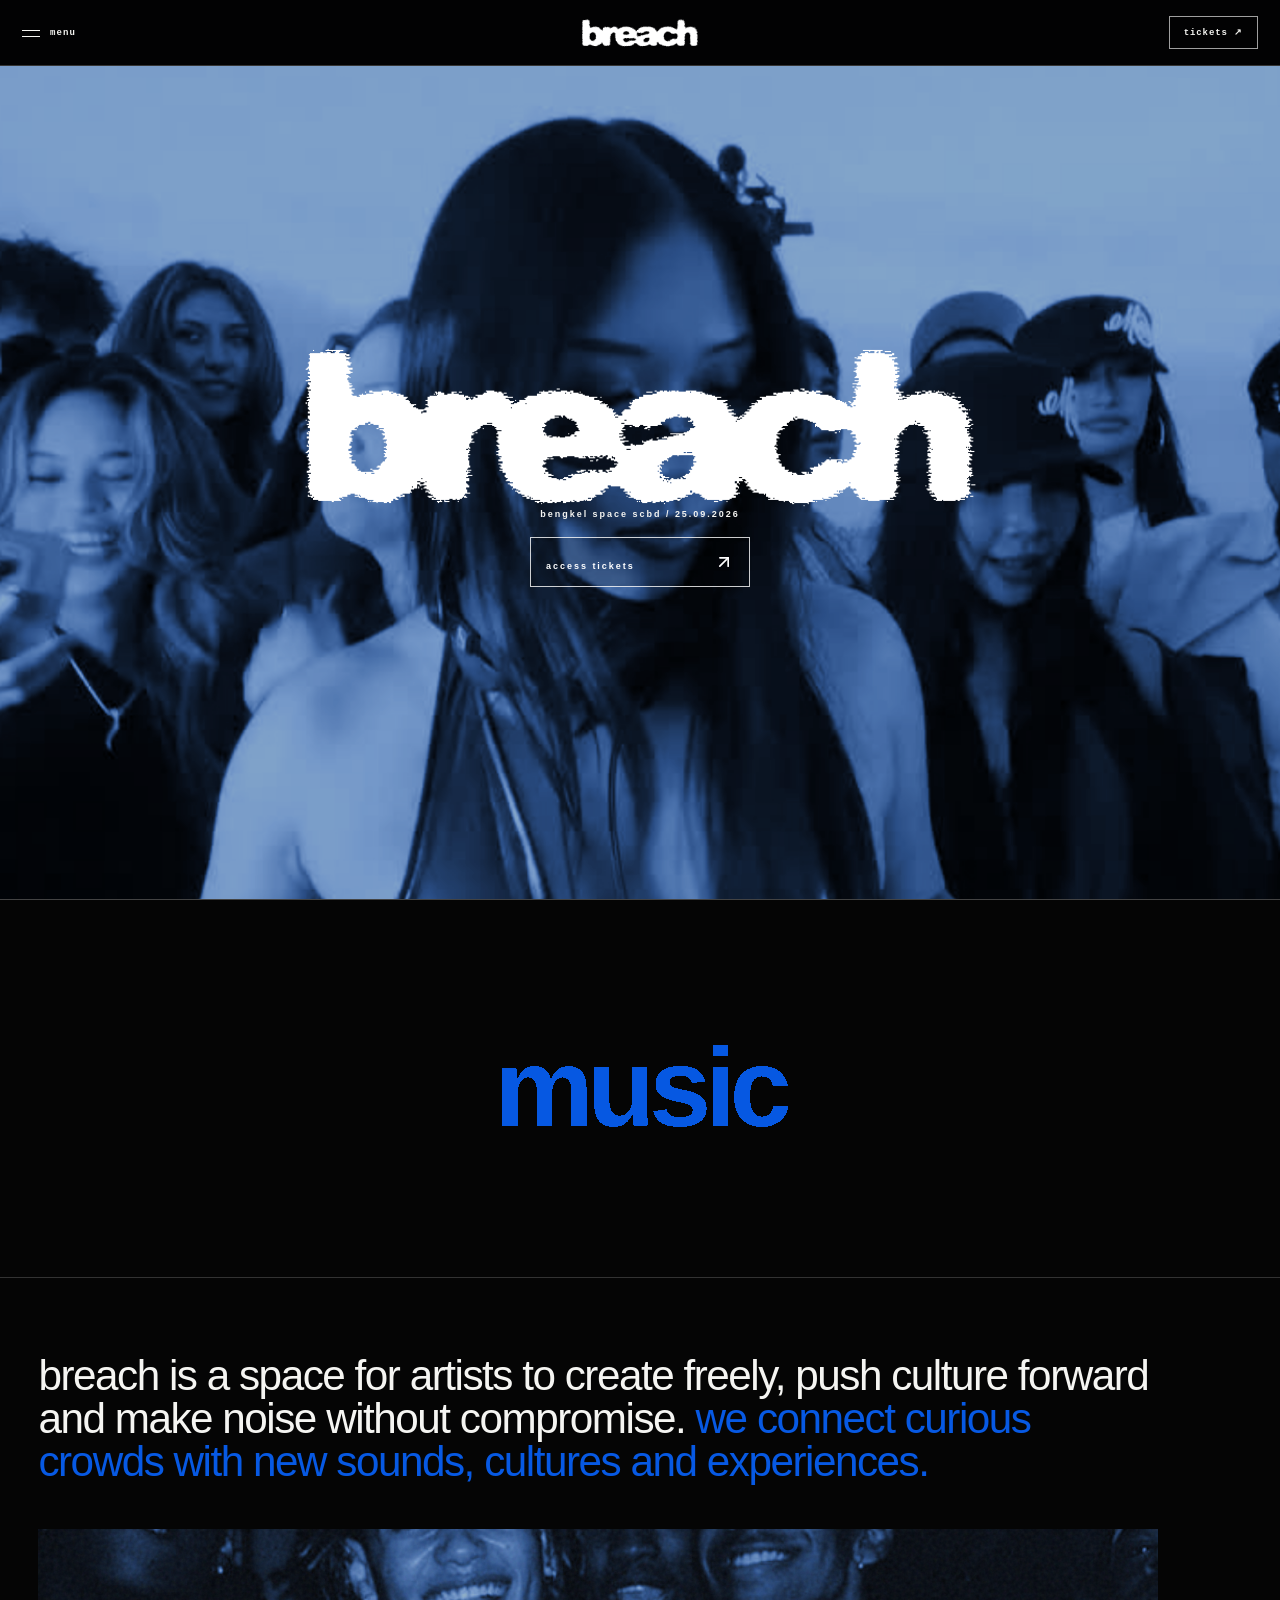
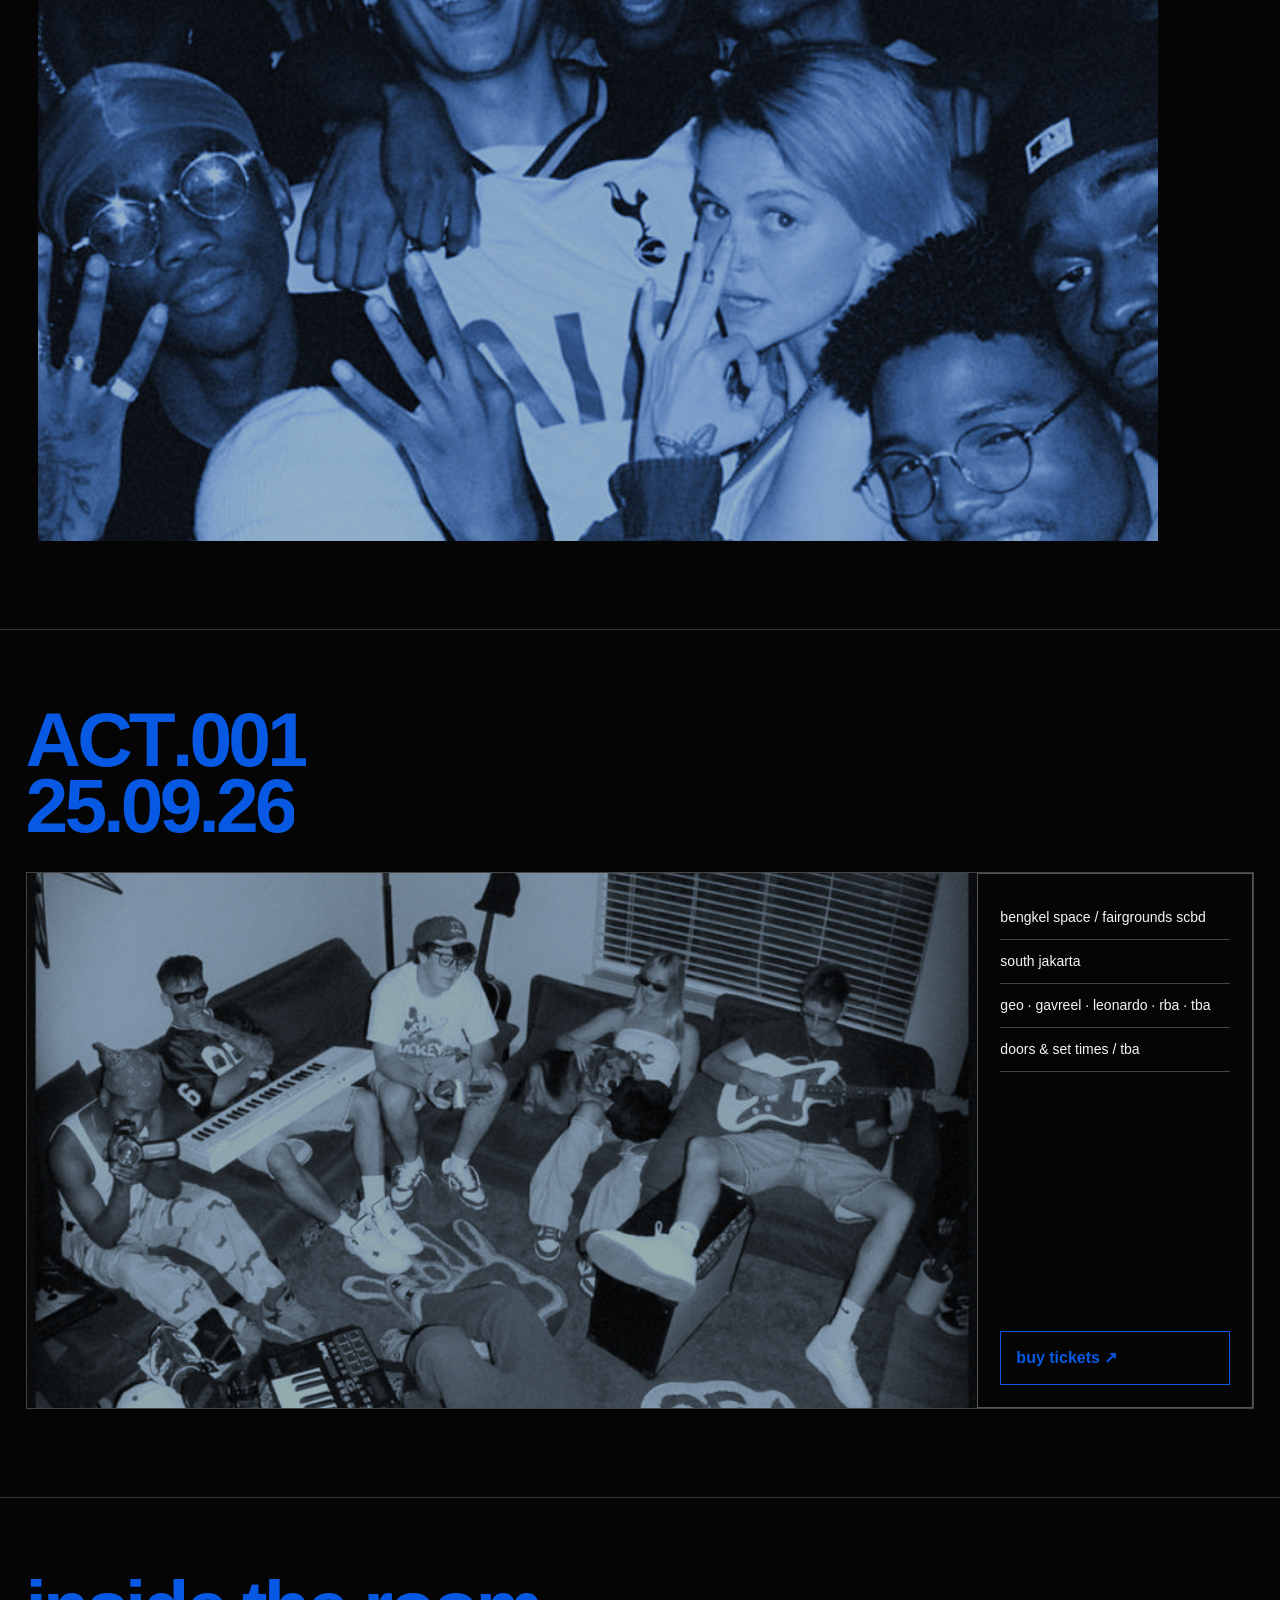
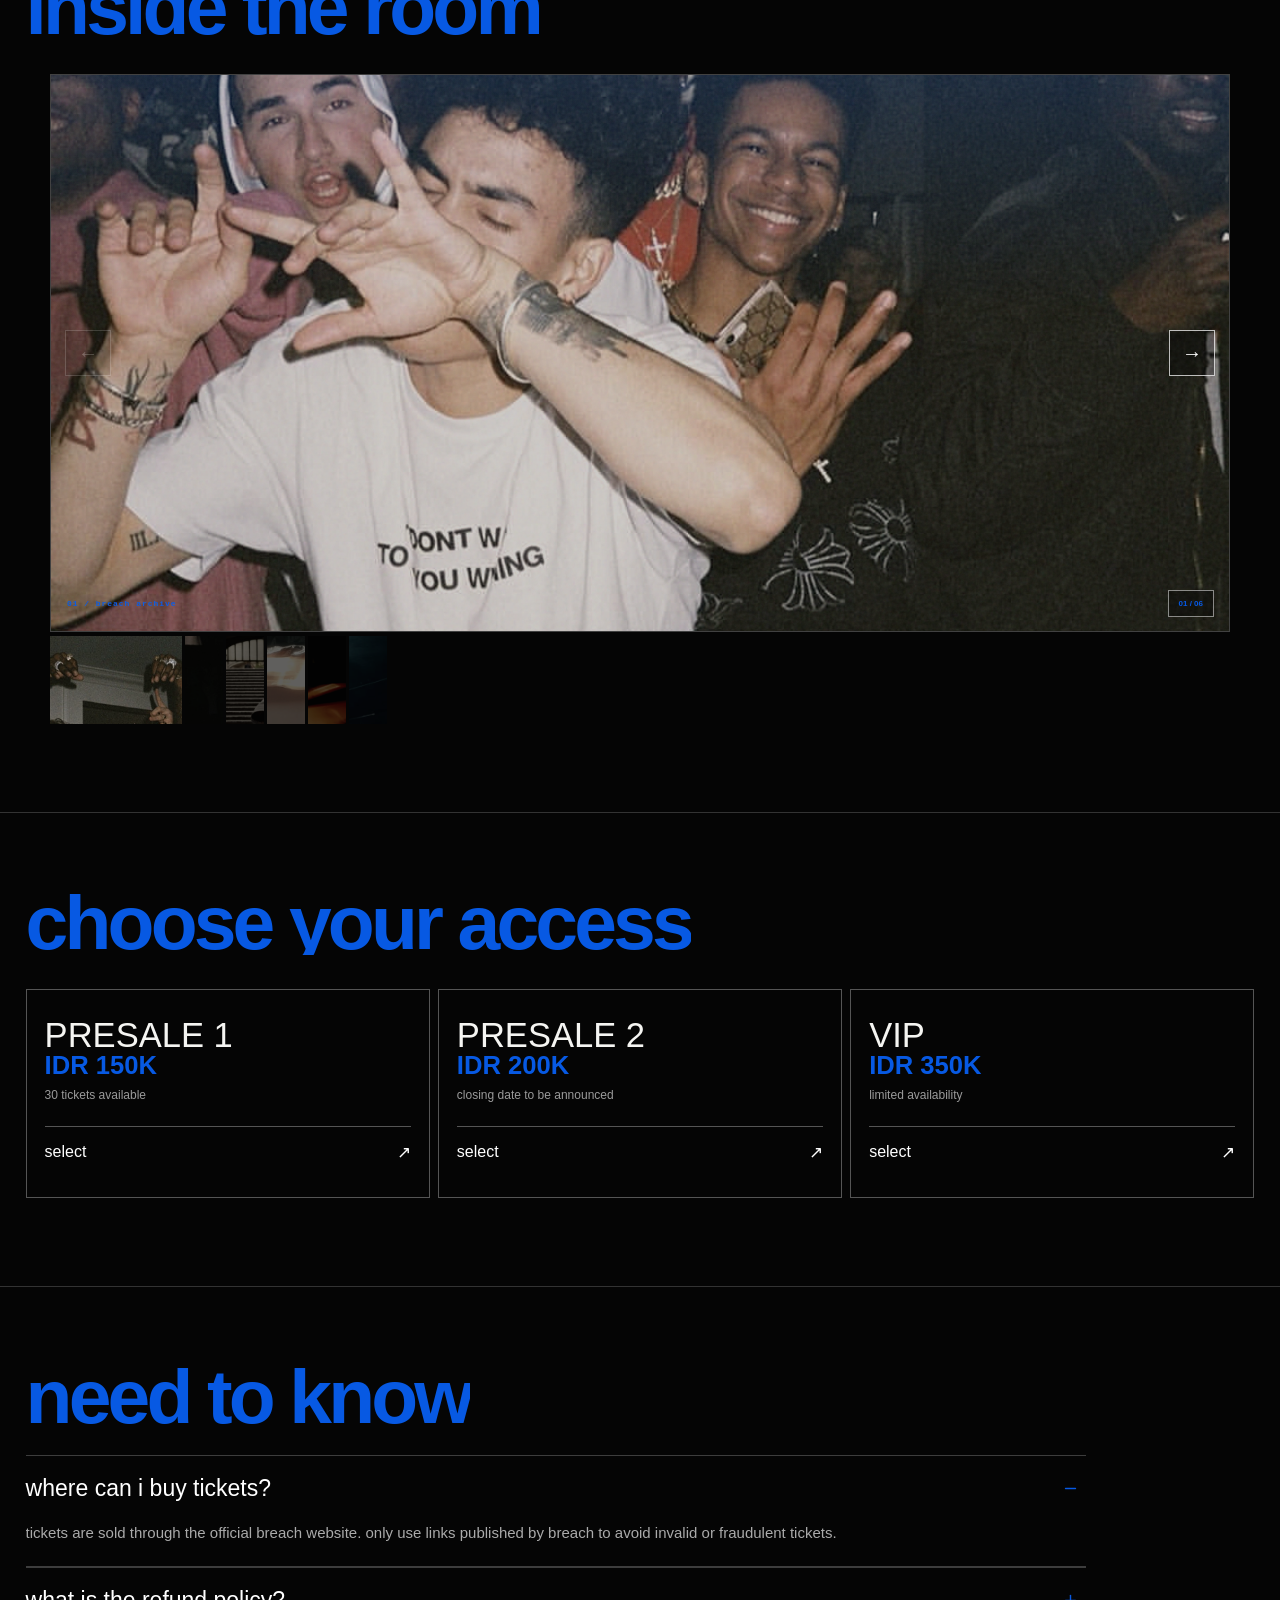
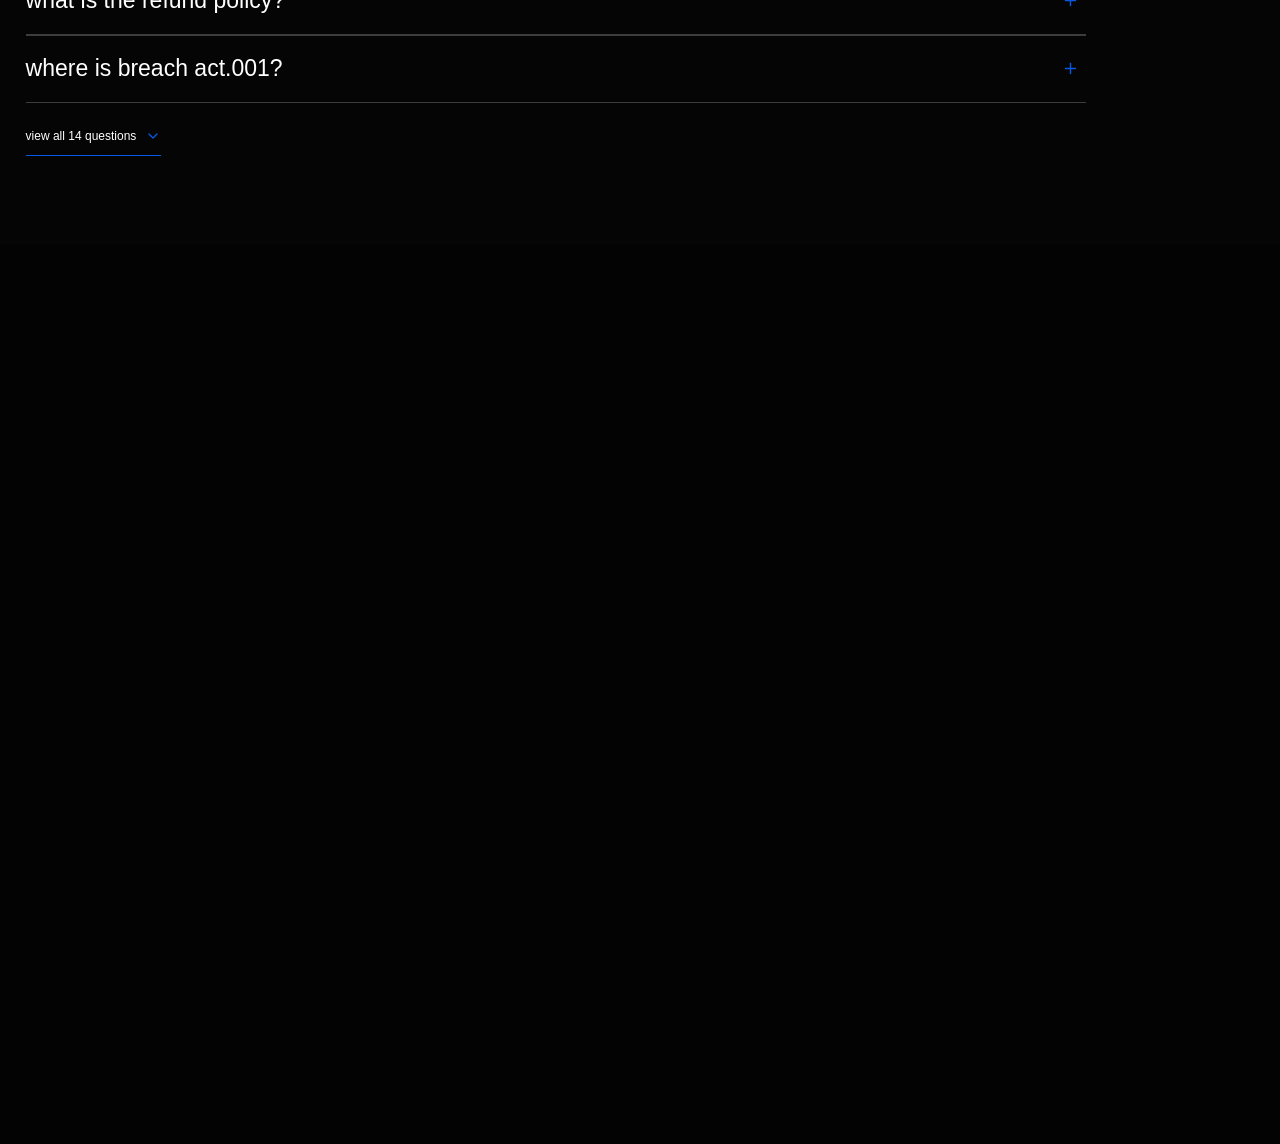
==== blue/index.html @ 971d4e44 "Deploy BREACH websites" ====
<!doctype html>
<html lang="en">
  <head>
    <meta charset="UTF-8" />
    <meta name="viewport" content="width=device-width, initial-scale=1.0" />
    <meta name="theme-color" content="#000000" />
    <meta name="description" content="BREACH — freedom through music. Blue edition." />
    <link rel="icon" href="/blue/assets/brand/breach-logo-blue.png" />
    <title>BREACH — Blue Edition</title>
    <script type="module" crossorigin src="/blue/assets/index-D-VVFZ1B.js"></script>
    <link rel="stylesheet" crossorigin href="/blue/assets/index-CdP3nixk.css">
  </head>
  <body>
    <div id="root"></div>
  </body>
</html>
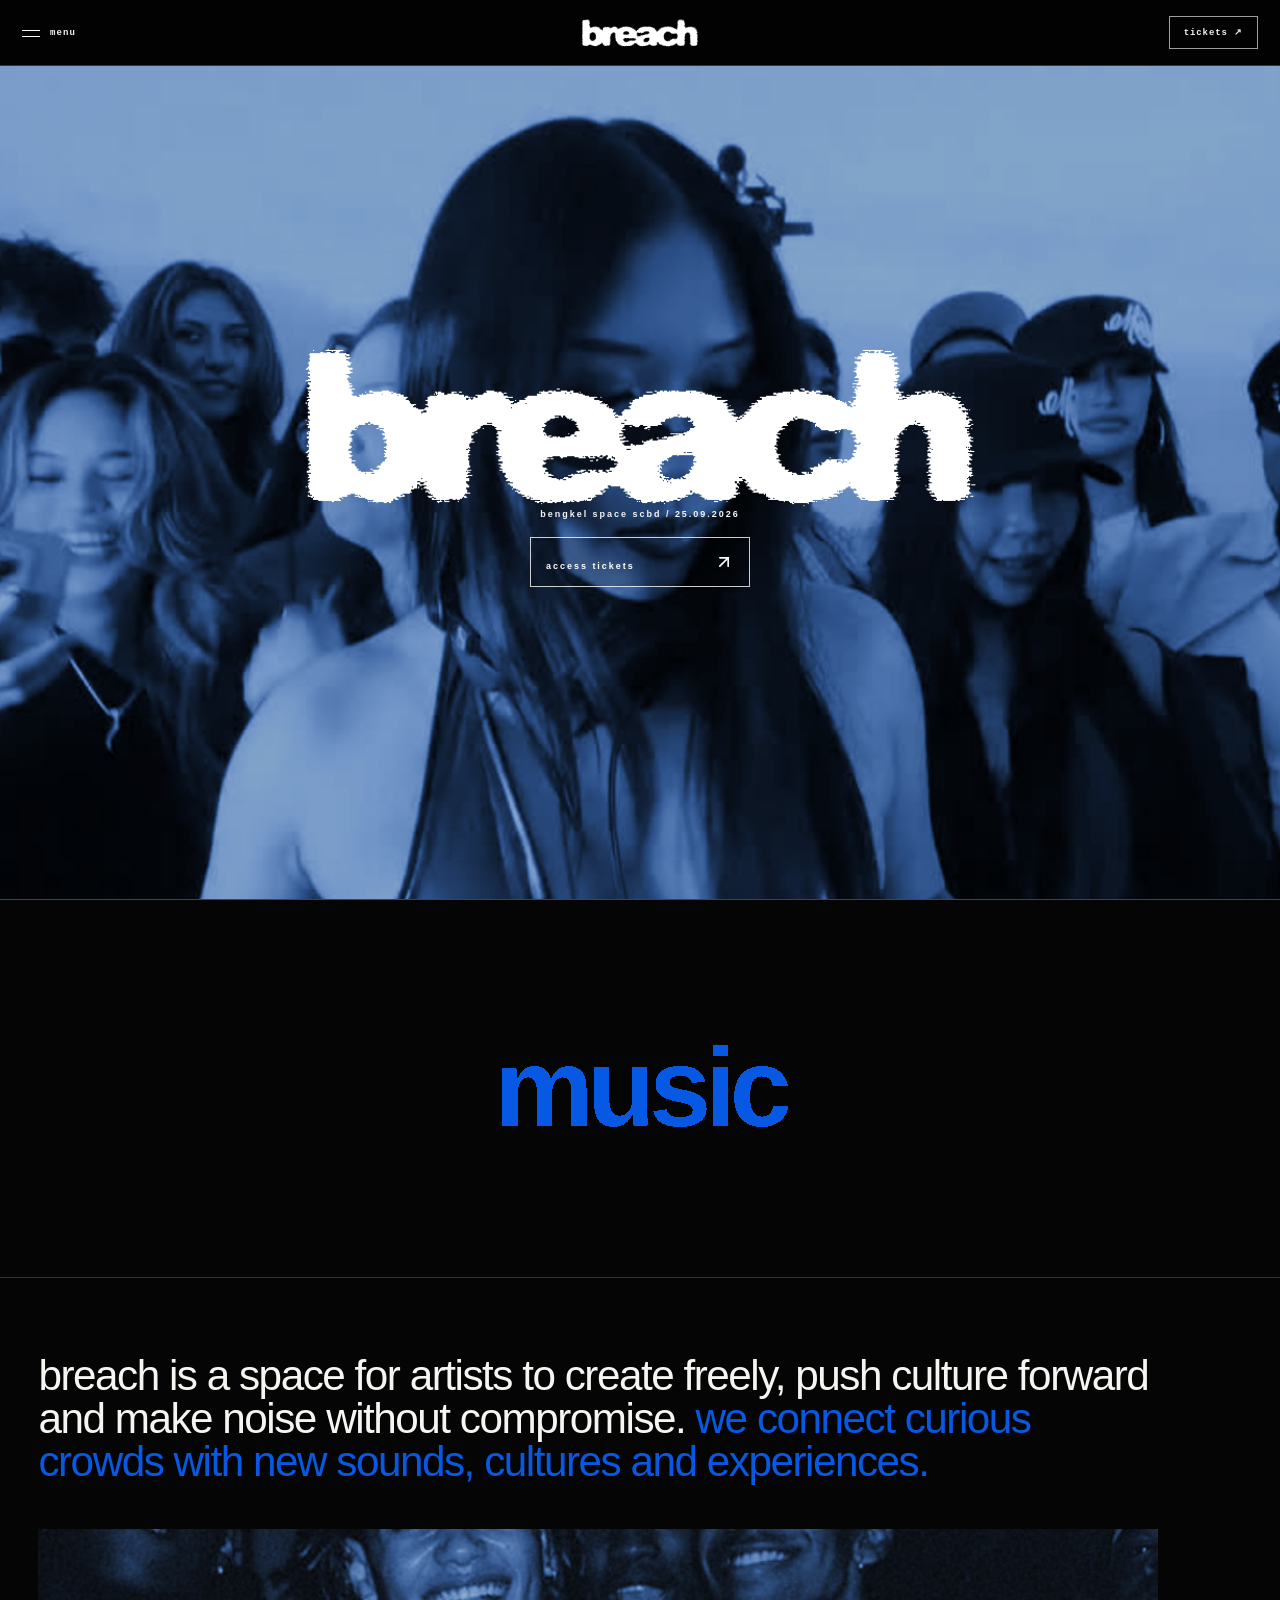
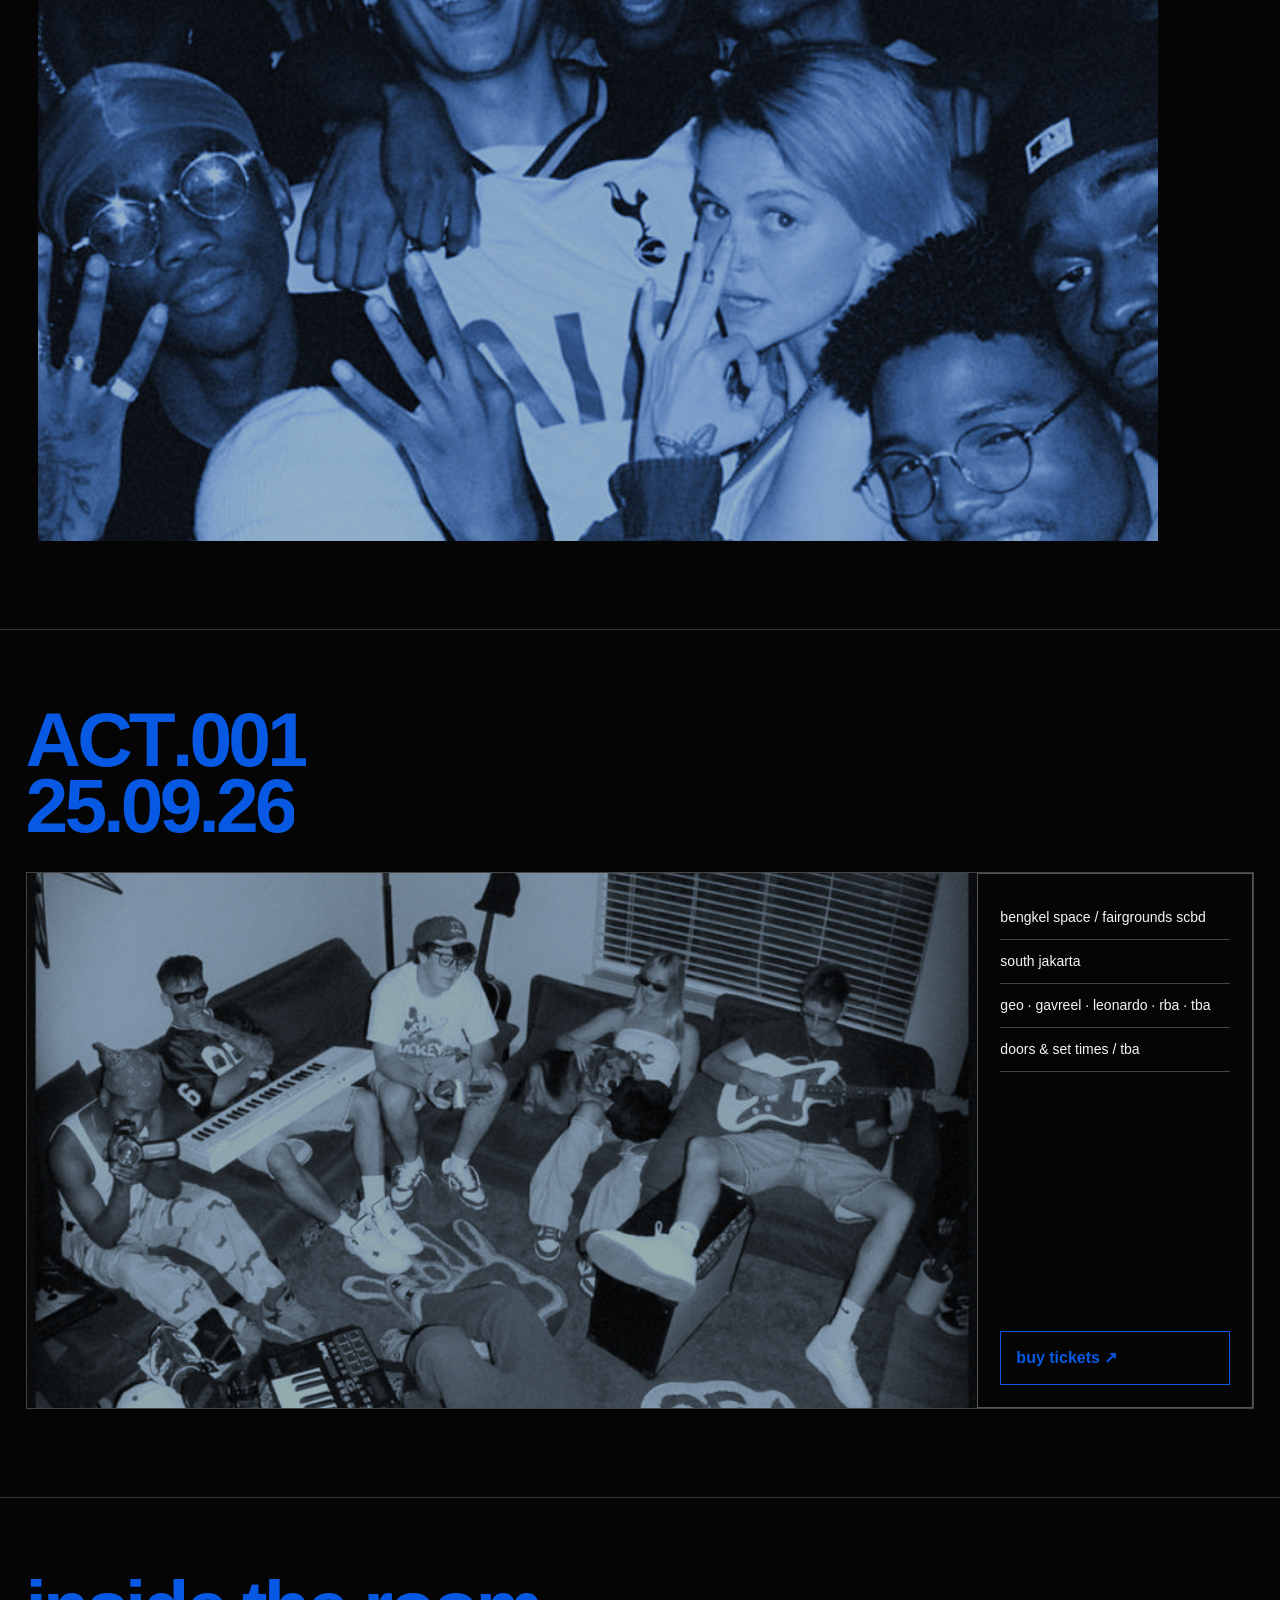
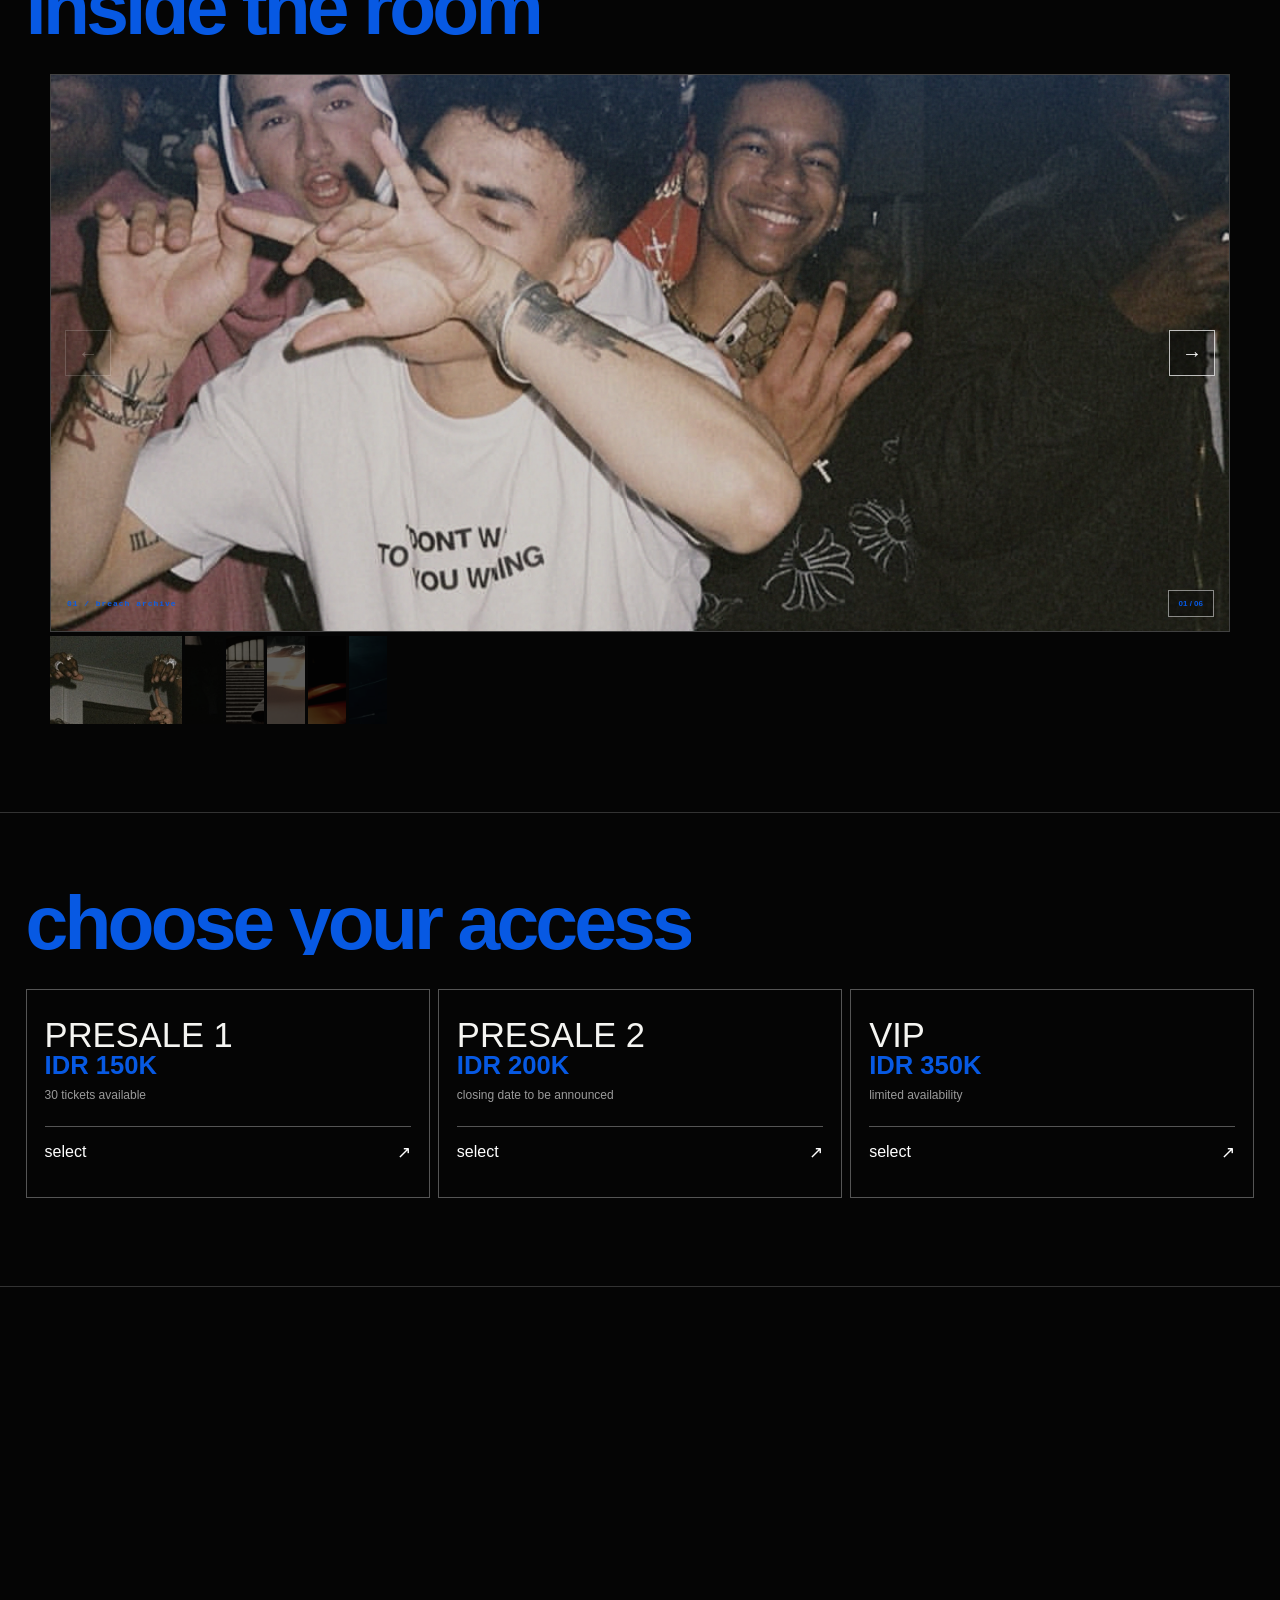
==== commit 9c35d44c: "Publish named BREACH paths" ====
--- a/blue/index.html
+++ b/blue/index.html
@@ -3,14 +3,14 @@
   <head>
     <meta charset="UTF-8" />
     <meta name="viewport" content="width=device-width, initial-scale=1.0" />
-    <meta name="theme-color" content="#000000" />
-    <meta name="description" content="BREACH — freedom through music. Blue edition." />
-    <link rel="icon" href="/blue/assets/brand/breach-logo-blue.png" />
+    <meta http-equiv="refresh" content="0; url=/breach2/" />
+    <link rel="canonical" href="https://webwav.github.io/breach2/" />
     <title>BREACH — Blue Edition</title>
-    <script type="module" crossorigin src="/blue/assets/index-D-VVFZ1B.js"></script>
-    <link rel="stylesheet" crossorigin href="/blue/assets/index-CdP3nixk.css">
+    <script>
+      window.location.replace("/breach2/" + window.location.hash);
+    </script>
   </head>
   <body>
-    <div id="root"></div>
+    <a href="/breach2/">Enter BREACH — Blue Edition</a>
   </body>
 </html>
